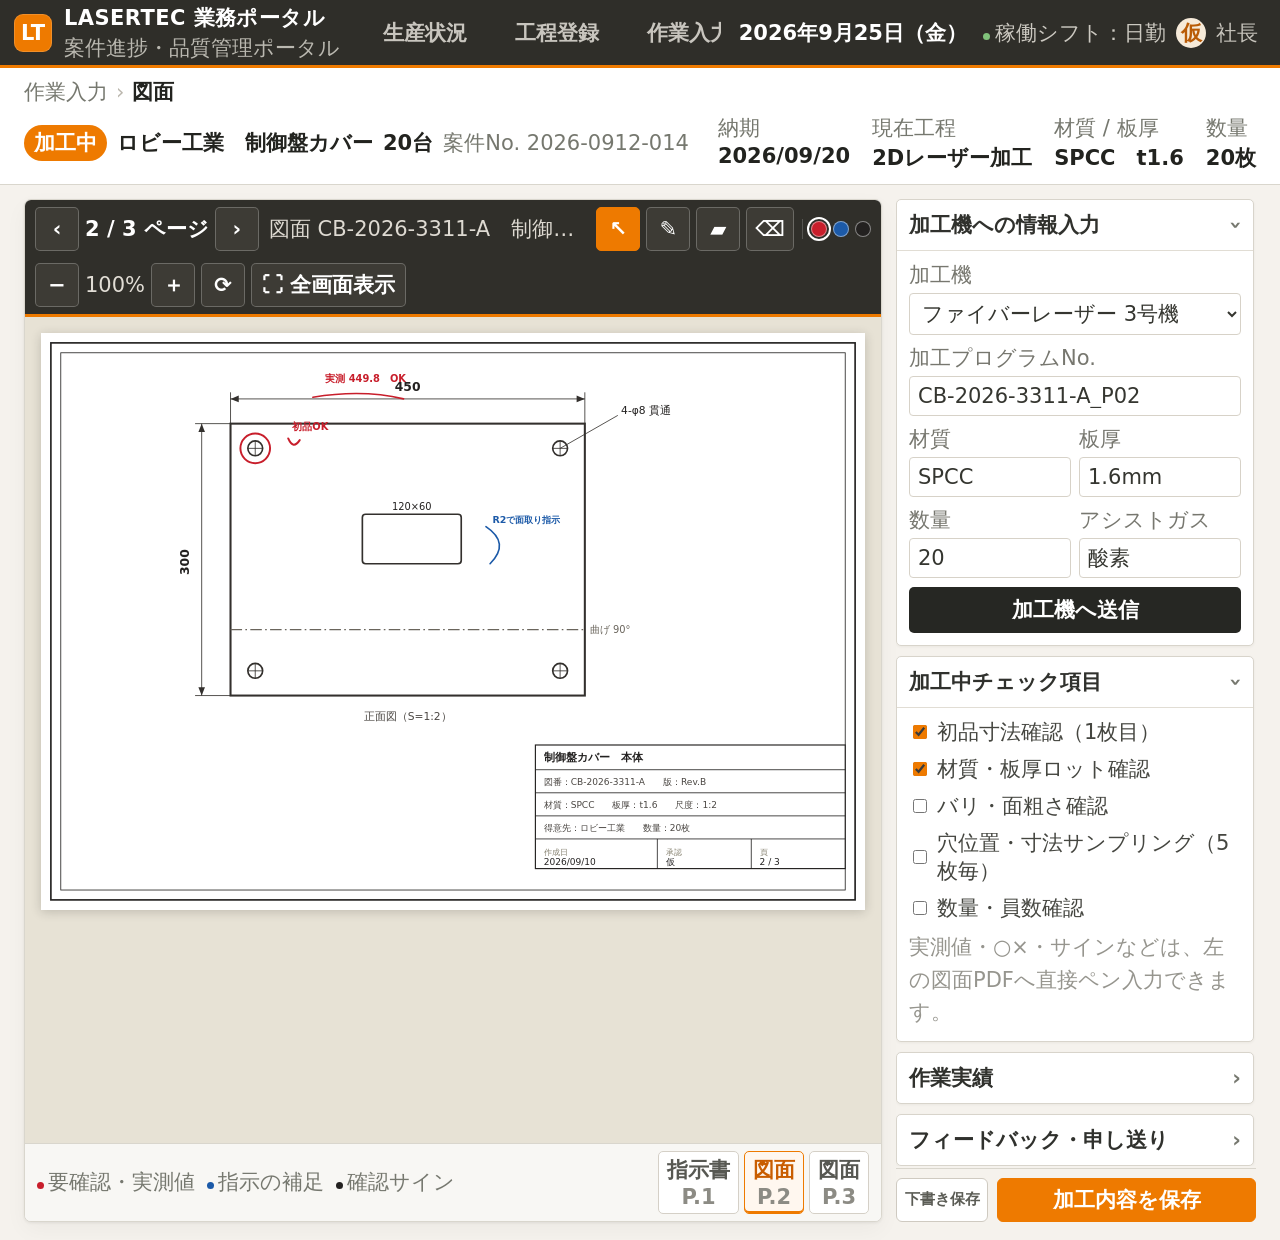
==== process.html @ 7b5916d5 "Add files via upload" ====
<!DOCTYPE html>

<html lang="ja">
<head>
<meta charset="utf-8"/>
<meta content="width=device-width, initial-scale=1.0" name="viewport"/>
<title>LASERTEC 業務ポータル - 図面</title>
<link href="styles.css" rel="stylesheet"/>
<link href="process.css" rel="stylesheet"/>
</head>
<body class="process-body">
<!-- 共通ヘッダー：index.htmlと同じ仕様 -->
<header class="topbar">
<div class="topbar-left">
<div class="brand">
<div class="brand-mark">LT</div>
<div>
<div class="brand-name">LASERTEC 業務ポータル</div>
<div class="brand-sub">案件進捗・品質管理ポータル</div>
</div>
</div>
<nav aria-label="メインナビゲーション" class="global-nav">
<button class="nav-btn" data-href="index.html" type="button">生産状況</button>
<button class="nav-btn" data-href="cad-setup.html" type="button">工程登録</button>
<button class="nav-btn" data-href="projects.html" type="button">作業入力</button>
<button class="nav-btn active" data-href="process.html" type="button">図面</button>
</nav>
</div>
<div class="user-area">
<div class="date" id="todayLabel">2026年9月25日（金）</div>
<div class="user"><span class="status-dot"></span>稼働シフト：日勤</div>
<div class="avatar">仮</div>
<div class="role">社長</div>
</div>
</header>
<div class="page-context">
<div class="breadcrumb-row">
<button class="crumb-link" data-href="projects.html" type="button">作業入力</button>
<span class="crumb-sep">›</span>
<span class="crumb-current">図面</span>
</div>
<div class="case-meta-bar">
<div class="case-meta-main">
<span class="stage-badge">加工中</span>
<h1>ロビー工業　制御盤カバー</h1>
<strong class="case-qty">20台</strong>
<span class="case-no">案件No. 2026-0912-014</span>
</div>
<div class="case-meta-sub">
<div class="meta-item"><span>納期</span><strong>2026/09/20</strong></div>
<div class="meta-item"><span>現在工程</span><strong>2Dレーザー加工</strong></div>
<div class="meta-item"><span>材質 / 板厚</span><strong>SPCC　t1.6</strong></div>
<div class="meta-item"><span>数量</span><strong>20枚</strong></div>
</div>
</div>
</div>
<main class="process-main" id="processMain">
<section aria-label="加工指示書・図面PDFビューア" class="drawing-panel">
<div class="drawing-toolbar">
<div class="tool-group doc-nav">
<button aria-label="前のページ" class="tool-btn square" id="prevPage" type="button">‹</button>
<span class="doc-page"><b id="pageNow">2</b> / 3 ページ</span>
<button aria-label="次のページ" class="tool-btn square" id="nextPage" type="button">›</button>
<span class="doc-name" id="docName">図面 CB-2026-3311-A　制御盤カバー 本体図.pdf</span>
</div>
<div aria-label="図面追記ツール" class="tool-group pen-tools">
<button class="pen-btn active" data-tool="cursor" title="選択・移動" type="button">↖</button>
<button class="pen-btn" data-tool="pen" title="ペン" type="button">✎</button>
<button class="pen-btn" data-tool="marker" title="マーカー" type="button">▰</button>
<button class="pen-btn" data-tool="eraser" title="消しゴム" type="button">⌫</button>
<span class="tool-sep"></span>
<button class="color-btn red active" data-color="#c81e2b" title="赤：要確認・実測値" type="button"></button>
<button class="color-btn blue" data-color="#1c5aa8" title="青：指示の補足" type="button"></button>
<button class="color-btn black" data-color="#232120" title="黒：確認サイン" type="button"></button>
</div>
<div class="tool-group view-tools">
<button aria-label="縮小" class="tool-btn square" id="zoomOut" type="button">−</button>
<span class="zoom-value" id="zoomLabel">100%</span>
<button aria-label="拡大" class="tool-btn square" id="zoomIn" type="button">＋</button>
<button aria-label="表示をリセット" class="tool-btn square" id="resetZoom" type="button">⟳</button>
<button class="tool-btn expand" id="fullscreenBtn" type="button">⛶ 全画面表示</button>
</div>
</div>
<div class="drawing-canvas-wrap" id="drawingScrollArea">
<div class="drawing-canvas" id="drawingCanvas">
<svg aria-label="図面PDFモック" class="drawing-svg" viewbox="0 0 1000 700" xmlns="http://www.w3.org/2000/svg">
<rect fill="#fff" height="676" stroke="#232120" stroke-width="2" width="976" x="12" y="12"></rect>
<rect fill="none" height="652" stroke="#232120" stroke-width="1" width="952" x="24" y="24"></rect>
<rect fill="none" height="330" stroke="#33302d" stroke-width="2.5" width="430" x="230" y="110"></rect>
<circle cx="260" cy="140" fill="none" r="9" stroke="#33302d" stroke-width="2"></circle>
<circle cx="630" cy="140" fill="none" r="9" stroke="#33302d" stroke-width="2"></circle>
<circle cx="260" cy="410" fill="none" r="9" stroke="#33302d" stroke-width="2"></circle>
<circle cx="630" cy="410" fill="none" r="9" stroke="#33302d" stroke-width="2"></circle>
<path d="M251 140h18M260 131v18M621 140h18M630 131v18M251 410h18M260 401v18M621 410h18M630 401v18" stroke="#33302d" stroke-width="1"></path>
<rect fill="none" height="60" rx="4" stroke="#33302d" stroke-width="2" width="120" x="390" y="220"></rect>
<line stroke="#6a655c" stroke-dasharray="14 4 2 4" stroke-width="1.3" x1="230" x2="660" y1="360" y2="360"></line>
<text fill="#6a655c" font-size="12" x="666" y="364">曲げ 90°</text>
<line stroke="#33302d" x1="230" x2="660" y1="80" y2="80"></line>
<line stroke="#33302d" x1="230" x2="230" y1="72" y2="110"></line>
<line stroke="#33302d" x1="660" x2="660" y1="72" y2="110"></line>
<polygon fill="#33302d" points="230,80 240,76 240,84"></polygon><polygon fill="#33302d" points="660,80 650,76 650,84"></polygon>
<text fill="#232120" font-size="15" font-weight="700" text-anchor="middle" x="445" y="70">450</text>
<line stroke="#33302d" x1="195" x2="195" y1="110" y2="440"></line>
<line stroke="#33302d" x1="187" x2="230" y1="110" y2="110"></line>
<line stroke="#33302d" x1="187" x2="230" y1="440" y2="440"></line>
<polygon fill="#33302d" points="195,110 191,120 199,120"></polygon><polygon fill="#33302d" points="195,440 191,430 199,430"></polygon>
<text fill="#232120" font-size="15" font-weight="700" text-anchor="middle" transform="rotate(-90 180 278)" x="180" y="278">300</text>
<line stroke="#33302d" x1="630" x2="700" y1="140" y2="100"></line>
<text fill="#232120" font-size="13" x="704" y="98">4-φ8 貫通</text>
<text fill="#232120" font-size="12" text-anchor="middle" x="450" y="215">120×60</text>
<text fill="#4a4642" font-size="13" text-anchor="middle" x="445" y="470">正面図（S=1:2）</text>
<g class="sample-annotation">
<circle cx="260" cy="140" fill="none" r="18" stroke="#c81e2b" stroke-width="2.4"></circle>
<path d="M300 128q6 14 14 2" fill="none" stroke="#c81e2b" stroke-linecap="round" stroke-width="2.4"></path>
<text fill="#c81e2b" font-size="12" font-weight="700" x="305" y="118">初品OK</text>
<path d="M330 78q60 -10 110 2" fill="none" stroke="#c81e2b" stroke-linecap="round" stroke-width="2"></path>
<text fill="#c81e2b" font-size="12" font-weight="700" x="345" y="60">実測 449.8　OK</text>
<path d="M540 235q30 20 5 45" fill="none" stroke="#1c5aa8" stroke-linecap="round" stroke-width="2"></path>
<text fill="#1c5aa8" font-size="11.5" font-weight="700" x="548" y="230">R2で面取り指示</text>
</g>
<g transform="translate(600,500)">
<rect fill="#fff" height="150" stroke="#232120" stroke-width="1.4" width="376" x="0" y="0"></rect>
<line stroke="#232120" x1="0" x2="376" y1="30" y2="30"></line><line stroke="#232120" x1="0" x2="376" y1="58" y2="58"></line><line stroke="#232120" x1="0" x2="376" y1="86" y2="86"></line><line stroke="#232120" x1="0" x2="376" y1="114" y2="114"></line>
<line stroke="#232120" x1="148" x2="148" y1="114" y2="150"></line><line stroke="#232120" x1="262" x2="262" y1="114" y2="150"></line>
<text fill="#232120" font-size="13" font-weight="700" x="10" y="20">制御盤カバー　本体</text>
<text fill="#4a4642" font-size="11" x="10" y="48">図番：CB-2026-3311-A　　版：Rev.B</text>
<text fill="#4a4642" font-size="11" x="10" y="76">材質：SPCC　　板厚：t1.6　　尺度：1:2</text>
<text fill="#4a4642" font-size="11" x="10" y="104">得意先：ロビー工業　　数量：20枚</text>
<text fill="#85806f" font-size="10" x="10" y="134">作成日</text><text fill="#232120" font-size="11" x="10" y="146">2026/09/10</text>
<text fill="#85806f" font-size="10" x="158" y="134">承認</text><text fill="#232120" font-size="11" x="158" y="146">仮</text>
<text fill="#85806f" font-size="10" x="272" y="134">頁</text><text fill="#232120" font-size="11" x="272" y="146">2 / 3</text>
</g>
</svg>
<canvas aria-label="図面への手書き追記" height="700" id="annotationCanvas" width="1000"></canvas>
</div>
</div>
<div class="drawing-footer">
<div class="pen-legend">
<span><i class="legend-swatch red"></i>要確認・実測値</span>
<span><i class="legend-swatch blue"></i>指示の補足</span>
<span><i class="legend-swatch black"></i>確認サイン</span>
</div>
<div class="drawing-thumbnails" id="pageTabs">
<button class="thumb" data-name="加工指示書 CB-2026-3311-A.pdf" data-page="1" type="button">指示書<span>P.1</span></button>
<button class="thumb active" data-name="図面 CB-2026-3311-A　制御盤カバー 本体図.pdf" data-page="2" type="button">図面<span>P.2</span></button>
<button class="thumb" data-name="図面 CB-2026-3311-A　曲げ詳細.pdf" data-page="3" type="button">図面<span>P.3</span></button>
</div>
</div>
</section>
<aside aria-label="加工記録入力" class="side-panel">
<div class="side-panel-inner">
<details class="side-section" open="">
<summary>加工機への情報入力</summary>
<div class="side-section-body">
<label class="field-row">加工機
              <select>
<option>ファイバーレーザー 3号機</option>
<option>ファイバーレーザー 1号機</option>
<option>ファイバーレーザー 2号機</option>
</select>
</label>
<label class="field-row">加工プログラムNo.
              <input type="text" value="CB-2026-3311-A_P02"/>
</label>
<div class="field-grid">
<label>材質<input type="text" value="SPCC"/></label>
<label>板厚<input type="text" value="1.6mm"/></label>
<label>数量<input type="number" value="20"/></label>
<label>アシストガス<input type="text" value="酸素"/></label>
</div>
<button class="btn-machine" id="machineSend" type="button">加工機へ送信</button>
</div>
</details>
<details class="side-section" open="">
<summary>加工中チェック項目</summary>
<div class="side-section-body">
<label class="check-row"><input checked="" type="checkbox"/> 初品寸法確認（1枚目）</label>
<label class="check-row"><input checked="" type="checkbox"/> 材質・板厚ロット確認</label>
<label class="check-row"><input type="checkbox"/> バリ・面粗さ確認</label>
<label class="check-row"><input type="checkbox"/> 穴位置・寸法サンプリング（5枚毎）</label>
<label class="check-row"><input type="checkbox"/> 数量・員数確認</label>
<p class="side-hint">実測値・○×・サインなどは、左の図面PDFへ直接ペン入力できます。</p>
</div>
</details>
<details class="side-section">
<summary>作業実績</summary>
<div class="side-section-body">
<p class="side-hint" style="margin-top:0;">開始・終了時刻は案件一覧で「開始」「終了」をタップした時刻を自動記録します。この画面では時刻を手入力しません。</p>
<div class="field-grid">
<label>開始時刻<input readonly="" type="text" value="09:20（自動記録）"/></label>
<label>終了時刻<input readonly="" type="text" value="—（作業中）"/></label>
<label>良品数<input type="number" value="19"/></label>
<label>不良数<input type="number" value="1"/></label>
</div>
<div class="calculated-row"><span>加工時間</span><strong>案件一覧から自動集計</strong></div>
<label class="field-row">作業実績メモ
              <textarea placeholder="段取り替え、停止理由、再加工など" rows="2"></textarea>
</label>
</div>
</details>
<details class="side-section">
<summary>フィードバック・申し送り</summary>
<div class="side-section-body">
<label class="field-row">加工指示へのフィードバック
              <textarea placeholder="図面・加工指示についての気づき" rows="3">切欠き部のR指示が図面に無かったため、R2で追記して加工しました。次回図面反映をお願いします。</textarea>
</label>
<label class="field-row">後工程への申し送り
              <textarea placeholder="曲げ・溶接・検査へ伝える内容" rows="3">四隅の取付穴は初品でOK確認済み。中央切欠きのR2面取りはバリ残りなし。</textarea>
</label>
</div>
</details>
</div>
<div class="side-actions">
<button class="btn-draft" id="draftSave" type="button">下書き保存</button>
<button class="btn-complete" id="completeWork" type="button">加工内容を保存</button>
</div>
</aside>
</main>
<div aria-live="polite" class="toast process-toast" id="processToast" role="status"></div>
<script>
    const canvas = document.getElementById('annotationCanvas');
    const ctx = canvas.getContext('2d');
    const drawingCanvas = document.getElementById('drawingCanvas');
    const zoomLabel = document.getElementById('zoomLabel');
    const toast = document.getElementById('processToast');
    let tool = 'cursor';
    let penColor = '#c81e2b';
    let drawing = false;
    let zoom = 1;

    function notify(message){
      toast.textContent = message;
      toast.classList.add('show');
      clearTimeout(notify.timer);
      notify.timer = setTimeout(() => toast.classList.remove('show'), 2200);
    }


    document.querySelectorAll('.crumb-link[data-href]').forEach(btn => btn.addEventListener('click', () => { location.href = btn.dataset.href; }));
    document.querySelectorAll('.nav-btn[data-href]').forEach(btn => btn.addEventListener('click', () => {
      location.href = btn.dataset.href;
    }));

    document.querySelectorAll('[data-go]').forEach(btn => btn.addEventListener('click', () => {
      location.href = `index.html#${btn.dataset.go}`;
    }));

    function applyZoom(next){
      zoom = Math.max(.7, Math.min(1.6, next));
      drawingCanvas.style.setProperty('--drawing-zoom', zoom);
      zoomLabel.textContent = `${Math.round(zoom * 100)}%`;
    }
    document.getElementById('zoomIn').addEventListener('click', () => applyZoom(zoom + .1));
    document.getElementById('zoomOut').addEventListener('click', () => applyZoom(zoom - .1));
    document.getElementById('resetZoom').addEventListener('click', () => applyZoom(1));

    document.getElementById('fullscreenBtn').addEventListener('click', e => {
      document.body.classList.toggle('drawing-fullscreen');
      const full = document.body.classList.contains('drawing-fullscreen');
      e.currentTarget.textContent = full ? '⤢ 通常表示に戻る' : '⛶ 全画面表示';
    });

    document.querySelectorAll('.pen-btn').forEach(btn => btn.addEventListener('click', () => {
      document.querySelectorAll('.pen-btn').forEach(b => b.classList.remove('active'));
      btn.classList.add('active');
      tool = btn.dataset.tool;
      canvas.style.cursor = tool === 'cursor' ? 'default' : 'crosshair';
    }));
    document.querySelectorAll('.color-btn').forEach(btn => btn.addEventListener('click', () => {
      document.querySelectorAll('.color-btn').forEach(b => b.classList.remove('active'));
      btn.classList.add('active');
      penColor = btn.dataset.color;
    }));

    function canvasPoint(e){
      const r = canvas.getBoundingClientRect();
      return { x:(e.clientX-r.left)*(canvas.width/r.width), y:(e.clientY-r.top)*(canvas.height/r.height) };
    }
    canvas.addEventListener('pointerdown', e => {
      if(tool === 'cursor') return;
      drawing = true;
      canvas.setPointerCapture(e.pointerId);
      const p = canvasPoint(e);
      ctx.beginPath();
      ctx.moveTo(p.x,p.y);
    });
    canvas.addEventListener('pointermove', e => {
      if(!drawing) return;
      const p = canvasPoint(e);
      ctx.lineCap = 'round'; ctx.lineJoin = 'round';
      if(tool === 'eraser'){
        ctx.globalCompositeOperation = 'destination-out';
        ctx.lineWidth = 24;
      }else{
        ctx.globalCompositeOperation = 'source-over';
        ctx.strokeStyle = tool === 'marker' ? `${penColor}66` : penColor;
        ctx.lineWidth = tool === 'marker' ? 20 : 3;
      }
      ctx.lineTo(p.x,p.y); ctx.stroke();
    });
    ['pointerup','pointercancel','pointerleave'].forEach(type => canvas.addEventListener(type, () => {
      drawing = false; ctx.closePath();
    }));

    const pageButtons = [...document.querySelectorAll('.thumb')];
    function selectPage(btn){
      pageButtons.forEach(b => b.classList.remove('active'));
      btn.classList.add('active');
      document.getElementById('pageNow').textContent = btn.dataset.page;
      document.getElementById('docName').textContent = btn.dataset.name;
      notify(btn.dataset.page === '1' ? '加工指示書を表示しました。' : `図面 P.${btn.dataset.page} を表示しました。`);
    }
    pageButtons.forEach(btn => btn.addEventListener('click', () => selectPage(btn)));
    document.getElementById('prevPage').addEventListener('click', () => {
      const i = pageButtons.findIndex(b => b.classList.contains('active'));
      selectPage(pageButtons[Math.max(0, i-1)]);
    });
    document.getElementById('nextPage').addEventListener('click', () => {
      const i = pageButtons.findIndex(b => b.classList.contains('active'));
      selectPage(pageButtons[Math.min(pageButtons.length-1, i+1)]);
    });

    document.getElementById('machineSend').addEventListener('click', () => notify('加工機へ入力情報を送信しました。'));
    document.getElementById('draftSave').addEventListener('click', () => notify('図面追記と入力内容を下書き保存しました。'));
    document.getElementById('completeWork').addEventListener('click', () => notify('図面追記・チェック・申し送り内容を保存しました。工程の終了は案件一覧から行います。'));

    applyZoom(1);
  </script>
</body>
</html>
---- styles.css ----
:root {
  --orange: #ee7a00;
  --orange-dark: #c95d00;
  --orange-soft: #fff2e5;
  --ink: #22231f;
  --ink-2: #34352f;
  --muted: #76786f;
  --line: #d9d6cd;
  --bg: #f5f2ed;
  --panel: #ffffff;
  --gray-btn: #d7d4ca;
  --gray-text: #7a786f;
  --red: #b51428;
  --red-dark: #8f0f21;
  --red-soft: #fff0f2;
  --green: #2e7b52;
  --green-soft: #eaf6ef;
  --shadow: 0 1px 3px rgba(34,35,31,.08), 0 8px 22px rgba(34,35,31,.04);
}

* { box-sizing: border-box; }
html { scroll-behavior: smooth; }
body {
  margin: 0;
  font-family: "Yu Gothic UI", "Meiryo", system-ui, -apple-system, BlinkMacSystemFont, sans-serif;
  color: var(--ink);
  background: var(--bg);
  font-size:21px;
}
button, input, textarea, select { font: inherit; }
button { cursor: pointer; }

.topbar {
  min-height: 68px;
  background: #2f2e29;
  color: #fff;
  display: flex;
  align-items: stretch;
  justify-content: space-between;
  gap: 18px;
  border-bottom: 3px solid var(--orange);
  position: sticky;
  top: 0;
  z-index: 30;
  padding: 0 14px 0 10px;
}
.topbar-left {
  display: flex;
  align-items: stretch;
  gap: 14px;
  min-width: 0;
  flex: 1 1 auto;
}
.brand { display:flex; align-items:center; gap:12px; padding:0 6px 0 4px; flex:0 0 auto; }
.brand-mark {
  width: 38px; height: 38px; border-radius: 9px;
  display:grid; place-items:center; font-weight:800; font-size:21px;
  background: var(--orange); color:#fff;
  box-shadow: inset 0 0 0 1px rgba(255,255,255,.16);
}
.brand-name { font-weight: 800; letter-spacing:.02em; font-size:21px; }
.brand-sub { color:#bab8b0; font-size:21px; margin-top:2px; }
.global-nav {
  display:flex;
  align-items:center;
  justify-content:flex-start;
  gap:10px;
  flex:1 1 auto;
  min-width:0;
  overflow-x:auto;
  overflow-y:hidden;
  scrollbar-width:none;
  -ms-overflow-style:none;
  padding:8px 0 8px 4px;
}
.global-nav::-webkit-scrollbar { display:none; }
.nav-btn {
  border:1px solid transparent;
  background:transparent;
  color:#c8c5be;
  font-weight:700;
  padding:0 18px;
  min-height:44px;
  border-radius:8px;
  white-space:nowrap;
  margin:0;
  display:flex;
  align-items:center;
  position:relative;
  transition: background .15s ease, color .15s ease, border-color .15s ease, box-shadow .15s ease;
}
.nav-btn:hover { color:#fff; background:#393833; }
.nav-btn.active {
  background:var(--orange);
  color:#fff;
  border-color:var(--orange);
  box-shadow:0 2px 8px rgba(238,122,0,.22);
}
.nav-btn.active::after {
  content:none;
}
.user-area { display:flex; justify-content:flex-end; align-items:center; gap:10px; padding:0 8px 0 0; font-size:21px; flex:0 0 auto; }
.date { font-weight:700; margin-right:6px; }
.user { color:#ccc9c1; }
.status-dot { display:inline-block; width:7px; height:7px; border-radius:50%; background:#80c27a; margin-right:5px; }
.avatar { width:30px; height:30px; border-radius:50%; background:#f6ead9; color:#b95b06; display:grid; place-items:center; font-weight:800; }
.role { color:#c7c4bc; }

main { padding-bottom: 80px; }
.section-wrap { width:min(1520px, calc(100% - 46px)); margin: 0 auto; }
.dashboard-grid { padding-top: 28px; display:grid; grid-template-columns: 1.05fr .95fr; gap:18px; align-items:start; }
.panel { background:var(--panel); border:1px solid var(--line); border-radius:7px; box-shadow:var(--shadow); padding:22px 24px 20px; }
.panel-head { display:flex; align-items:flex-start; justify-content:space-between; border-bottom:2px solid #33332e; padding-bottom:10px; margin-bottom:16px; }
.panel-head h2 { margin:0; font-size:22px; }
.panel-head p { display:inline; color:var(--muted); margin:0 0 0 8px; font-size:21px; }
.panel-kicker { color:#a5a39c; font-size:21px; letter-spacing:.08em; }

.metric-grid { display:grid; gap:10px; margin-bottom:22px; }
.metric-grid-4 { grid-template-columns:repeat(4, 1fr); }
.metric-grid-3 { grid-template-columns:repeat(3, 1fr); }
.metric-card { min-height:112px; background:#f3f1ed; border-radius:6px; border:1px solid #dedbd3; padding:14px 14px 12px; position:relative; overflow:hidden; }
.metric-card::before { content:""; position:absolute; left:0; top:0; bottom:0; width:4px; background:#292a26; }
.metric-card.orange-edge::before { background:var(--orange); }
.metric-card.quality-edge::before { background:#d85019; }
.metric-card.claim-edge::before, .metric-card.danger-edge::before { background:var(--red); }
.metric-card.danger-soft { background:#fff1f2; }
.metric-label { display:block; font-size:18px; color:#6f7069; line-height:1.4; min-height:34px; }
.metric-card strong { display:block; font-size:28px; line-height:1; margin:5px 0 8px; letter-spacing:-.02em; }
.metric-card small { font-size:18px; font-weight:500; margin-left:4px; color:#75766e; }
.metric-note { color:#74766e; font-size:18px; }
.metric-note.positive { color:var(--green); font-weight:700; }
.danger-text { color:var(--red) !important; }

.chart-block { margin-top: 8px; }
.chart-block + .chart-block { margin-top:22px; }
.chart-title-row { display:flex; justify-content:space-between; align-items:center; gap:12px; margin-bottom:10px; }
.chart-title-row h3 { margin:0; font-size:18px; }
.chart-title-row > span, .chart-title-row .legend { color:#9b9991; font-size:18px; }
.bar-chart { height:148px; display:flex; align-items:flex-end; gap:9px; padding:20px 0 0; border-bottom:1px solid #ddd9d0; }
.bar-chart.yearly { height:118px; gap:18px; }
.bar-col { flex:1; height:100%; min-width:0; display:grid; grid-template-rows:18px 1fr 22px; align-items:end; text-align:center; }
.bar-col.year-col { min-width:70px; }
.bar-value { font-size:18px; font-weight:700; color:#3d3e38; align-self:center; }
.bar { width:100%; background:linear-gradient(180deg, #f88a12 0%, #df6900 100%); border-radius:4px 4px 0 0; min-height:8px; }
.bar.current { background:linear-gradient(180deg, #44433d 0%, #242520 100%); }
.bar-label { font-size:18px; color:#939189; padding-top:5px; white-space:nowrap; }

.legend { display:flex; align-items:center; gap:5px; }
.legend-defect, .legend-claim { width:8px; height:8px; border-radius:50%; display:inline-block; margin-left:8px; }
.legend-defect { background:#d94d1b; }
.legend-claim { background:var(--red); }
.dual-bar-chart { height:122px; display:flex; align-items:flex-end; gap:16px; padding:10px 8px 0; border-bottom:1px solid #ddd9d0; }
.dual-col { flex:1; height:100%; display:grid; grid-template-rows:1fr 20px; align-items:end; text-align:center; }
.dual-bars { height:100%; display:flex; align-items:flex-end; justify-content:center; gap:4px; }
.quality-bar { width:38%; max-width:38px; border-radius:4px 4px 0 0; min-height:7px; }
.quality-bar.defect { background:#d64a1c; }
.quality-bar.claim { background:var(--red); }
.dual-col.current .dual-bars { outline:1px solid #2d2e29; outline-offset:3px; border-radius:4px; }
.dual-col > span { font-size:18px; color:#919087; padding-top:6px; }

.incident-block { margin-top:20px; }
.incident-table-wrap { overflow-x:auto; }
.incident-table { width:100%; border-collapse:collapse; font-size:18px; }
.incident-table th { text-align:left; font-weight:600; color:#6d6d66; border-bottom:2px solid #353630; padding:7px 6px; white-space:nowrap; }
.incident-table td { border-bottom:1px solid #ddd9d1; padding:8px 6px; vertical-align:middle; }
.incident-table th:first-child, .incident-table td:first-child { width:76px; min-width:76px; }
.incident-table .incident-text { max-width:220px; white-space:nowrap; overflow:hidden; text-overflow:ellipsis; }
.incident-pill { display:inline-flex; align-items:center; justify-content:center; color:#fff; border-radius:999px; padding:4px 8px; min-width:58px; white-space:nowrap; font-weight:800; font-size:12px; line-height:1.2; }
.incident-pill.defect { background:#dc4d1b; }
.incident-pill.claim { background:var(--red); }
.status-pill { display:inline-block; background:#f1ead7; border:1px solid #ddcfad; border-radius:999px; padding:3px 7px; color:#765e2c; font-weight:700; white-space:nowrap; }

.project-section { margin-top:32px; }
.section-heading-row { display:flex; align-items:flex-end; justify-content:space-between; gap:20px; border-bottom:2px solid #35352f; padding-bottom:10px; }
.heading-line { display:flex; align-items:baseline; gap:10px; }
.heading-line h2 { margin:0; font-size:24px; }
.small-note { font-size:21px; color:#7e7f77; }
.operation-help { margin:9px 0 0; font-size:21px; color:#8a887f; }
.search-box { position:relative; min-width:270px; }
.search-box input { width:100%; padding:10px 36px 10px 12px; border:1px solid var(--line); border-radius:5px; background:#fff; outline:none; }
.search-box input:focus { border-color:var(--orange); box-shadow:0 0 0 3px rgba(238,122,0,.12); }
.search-box span { position:absolute; right:12px; top:50%; transform:translateY(-50%); color:#95938c; }

.filter-row { display:flex; flex-wrap:wrap; gap:9px; padding:14px 0 16px; }
.filter-btn { border:1px solid #d5d1c7; background:#fff; border-radius:999px; padding:7px 15px; color:#52534d; font-weight:700; font-size:21px; }
.filter-btn:hover { border-color:#aaa79d; }
.filter-btn.active { background:var(--orange); border-color:var(--orange); color:#fff; box-shadow:0 2px 6px rgba(238,122,0,.18); }
.filter-btn.danger-outline { border-color:#e58d75; color:#b3472b; }
.filter-btn.claim-outline { border-color:#d56f7b; color:var(--red); }
.filter-btn.late-outline { border-color:#e07664; color:#b53225; }
.filter-btn.danger-outline.active { color:#fff; background:#d85019; border-color:#d85019; }
.filter-btn.claim-outline.active { color:#fff; background:var(--red); border-color:var(--red); }
.filter-btn.late-outline.active { color:#fff; background:#b53225; border-color:#b53225; }

.project-list { display:flex; flex-direction:column; gap:12px; }
.project-card { background:#fff; border:1px solid #d8d5cc; border-radius:7px; box-shadow:0 1px 2px rgba(0,0,0,.04); padding:17px 20px 16px; transition:.15s ease; }
.project-card:hover { box-shadow:0 3px 14px rgba(43,42,37,.08); }
.project-card.late-project { border-left:5px solid var(--red); }
.project-top-row { display:grid; grid-template-columns:minmax(0,1fr) auto auto; align-items:center; gap:18px; }
.project-title-wrap { display:flex; align-items:center; gap:9px; min-width:0; }
.project-title-wrap h3 { margin:0; font-size:21px; white-space:nowrap; }
.project-title-wrap strong { font-size:21px; overflow:hidden; text-overflow:ellipsis; white-space:nowrap; }
.project-title-wrap .qty { color:#66675f; font-size:21px; white-space:nowrap; }
.project-status { display:inline-flex; align-items:center; border-radius:999px; background:var(--orange); color:#fff; padding:4px 9px; font-size:21px; font-weight:800; white-space:nowrap; }
.project-status.done { background:var(--green); }
.due-wrap { display:flex; align-items:center; gap:7px; white-space:nowrap; }
.due-label { font-size:21px; color:#85837b; }
.due-wrap strong { font-size:21px; }
.due-wrap strong.overdue { color:var(--red); }
.due-badge { border-radius:999px; padding:3px 7px; font-size:21px; font-weight:800; }
.due-badge.overdue { background:#ffebe9; color:#b82e22; }
.due-badge.soon { background:#fff1df; color:#b7650d; }
.quality-controls { display:flex; gap:7px; }
.quality-toggle { border:1px solid #ddd9d1; background:#e9e7e0; color:#aaa79f; border-radius:7px; padding:8px 11px; font-size:21px; font-weight:800; min-width:104px; }
.quality-toggle.defect.on { background:#d85019; border-color:#d85019; color:#fff; box-shadow:0 2px 7px rgba(216,80,25,.22); }
.quality-toggle.claim.on { background:var(--red); border-color:var(--red); color:#fff; box-shadow:0 2px 7px rgba(181,20,40,.22); }

.project-body-grid { display:grid; grid-template-columns:minmax(0,1fr) 255px; gap:18px; align-items:start; margin-top:15px; }
.stage-area { min-width:0; }
.stage-flow { display:flex; align-items:flex-end; flex-wrap:wrap; gap:4px; }
.stage-node { display:flex; flex-direction:column; gap:5px; min-width:78px; }
.stage-major { color:#88867f; font-size:21px; padding-left:2px; min-height:13px; }
.stage-btn { border:1px solid #c85f00; background:linear-gradient(#f58a15,#df6b00); color:#fff; border-radius:7px; padding:10px 11px; font-size:21px; font-weight:800; min-height:44px; box-shadow:0 1px 3px rgba(190,88,0,.16); transition:.14s ease; white-space:nowrap; }
.stage-btn.current { outline:3px solid rgba(238,122,0,.18); outline-offset:2px; transform:translateY(-1px); }
.stage-btn.current:hover { filter:brightness(1.05); transform:translateY(-2px); }
.stage-btn.waiting { background:linear-gradient(#f4a550,#e98219); border-color:#d57818; opacity:.82; }
.stage-btn.completed { background:#cfccc2; border-color:#c3c0b6; color:#77766f; box-shadow:none; }
.stage-btn:disabled { cursor:default; }
.stage-arrow { color:#bcb8ae; font-size:27px; line-height:38px; margin-bottom:1px; }

.comment-log { margin-top:12px; display:flex; flex-direction:column; gap:5px; }
.comment-empty { color:#b1aea5; background:#faf9f6; border-left:3px solid #e7e3d9; padding:8px 10px; font-size:21px; }
.comment-row { border-left:3px solid #d85019; background:#fff6ef; padding:7px 10px; font-size:21px; }
.comment-row.claim { border-left-color:var(--red); background:var(--red-soft); }
.comment-meta { display:flex; align-items:center; gap:8px; color:#74736c; margin-bottom:3px; }
.comment-meta b { color:#51524c; }
.comment-kind { margin-left:auto; font-weight:800; }
.comment-text { font-size:21px; color:#4b4c46; }

.quality-entry { border-left:1px solid #e2ded4; padding-left:16px; }
.quality-entry label { display:block; font-size:21px; color:#7c7b73; margin-bottom:5px; font-weight:700; }
.quality-entry textarea { width:100%; resize:vertical; min-height:60px; border:1px solid #d8d4ca; border-radius:5px; padding:8px 9px; font-size:21px; outline:none; background:#fff; }
.quality-entry textarea:focus { border-color:var(--orange); box-shadow:0 0 0 3px rgba(238,122,0,.1); }
.entry-actions { display:grid; grid-template-columns:1fr auto; gap:7px; margin-top:6px; }
.entry-actions select { border:1px solid #d8d4ca; border-radius:5px; padding:7px; background:#fff; font-size:21px; }
.add-comment-btn { border:0; border-radius:5px; background:#292a26; color:#fff; padding:7px 14px; font-weight:800; font-size:21px; }
.add-comment-btn:hover { background:#11120f; }
.empty-state { padding:44px; text-align:center; background:#fff; color:#8c8b83; border:1px dashed #cbc7bd; border-radius:8px; }

.toast { position:fixed; right:22px; bottom:22px; background:#2f302b; color:#fff; padding:12px 16px; border-radius:7px; box-shadow:0 10px 25px rgba(0,0,0,.2); font-size:21px; opacity:0; transform:translateY(14px); pointer-events:none; transition:.2s ease; z-index:100; max-width:380px; }
.toast.show { opacity:1; transform:translateY(0); }
.toast.success { background:#276b47; }
.toast.warning { background:#9e5a12; }

@media (max-width: 1180px){
  .topbar { flex-wrap:wrap; height:auto; min-height:68px; padding-bottom:8px; }
  .topbar-left { width:100%; flex-wrap:wrap; gap:8px; }
  .global-nav { width:100%; height:auto; border-top:1px solid rgba(255,255,255,.06); padding:8px 0 0 0; }
  .user-area { padding-right:8px; margin-left:auto; }
  .dashboard-grid { grid-template-columns:1fr; }
  .project-body-grid { grid-template-columns:1fr; }
  .quality-entry { border-left:0; border-top:1px solid #e2ded4; padding-left:0; padding-top:12px; }
}

@media (max-width: 820px){
  body { font-size:21px; }
  .section-wrap { width:min(100% - 20px, 1520px); }
  .brand { padding:0 2px; }
  .brand-sub, .user, .role, .date { display:none; }
  .user-area { min-width:52px; }
  .nav-btn { padding:0 12px; font-size:21px; }
  .metric-grid-4, .metric-grid-3 { grid-template-columns:repeat(2, 1fr); }
  .section-heading-row { align-items:stretch; flex-direction:column; }
  .search-box { min-width:0; width:100%; }
  .project-top-row { grid-template-columns:1fr; gap:10px; align-items:start; }
  .quality-controls { flex-wrap:wrap; }
  .stage-flow { gap:3px; }
  .stage-node { min-width:auto; }
  .stage-btn { padding:9px 8px; font-size:21px; }
  .panel { padding:17px 14px; }
  .bar-chart { gap:4px; }
  .bar-value { font-size:18px; }
}

@media (max-width: 520px){
  .metric-grid-4, .metric-grid-3 { grid-template-columns:1fr; }
  .global-nav { overflow-x:auto; overflow-y:hidden; scrollbar-width:none; -ms-overflow-style:none; }
  .nav-btn { min-width:105px; }
  .project-title-wrap { flex-wrap:wrap; }
  .quality-toggle { flex:1; min-width:140px; }
  .stage-arrow { display:none; }
  .stage-flow { gap:7px; }
}

/* ===== 工程時間入力・集計（ダッシュボード） ===== */
.time-summary-section { margin-top: 30px; }
.time-summary-heading { align-items: flex-end; }
.time-filter-wrap { display:flex; align-items:center; gap:8px; white-space:nowrap; }
.time-filter-wrap label { font-size:21px; color:var(--muted); font-weight:700; }
.time-filter-wrap select { min-width:180px; border:1px solid var(--line); border-radius:6px; background:#fff; padding:8px 10px; outline:none; }
.time-filter-wrap select:focus { border-color:var(--orange); box-shadow:0 0 0 3px rgba(238,122,0,.10); }

.time-summary-grid { display:grid; grid-template-columns:repeat(4,1fr); gap:10px; margin:14px 0 12px; }
.time-summary-card { background:#fff; border:1px solid var(--line); border-radius:7px; padding:13px 15px; box-shadow:0 1px 2px rgba(0,0,0,.03); }
.time-summary-card span { display:block; font-size:21px; color:var(--muted); margin-bottom:6px; }
.time-summary-card strong { font-size:27px; line-height:1; }
.time-summary-card small { font-size:21px; font-weight:500; color:var(--muted); margin-left:4px; }
.time-summary-card.running { border-left:4px solid var(--orange); background:var(--orange-soft); }

.time-log-table-wrap { background:#fff; border:1px solid var(--line); border-radius:7px; overflow:auto; box-shadow:0 1px 2px rgba(0,0,0,.03); }
.time-log-table { width:100%; border-collapse:collapse; min-width:760px; font-size:21px; }
.time-log-table th { text-align:left; color:#6d6d66; padding:8px 10px; border-bottom:2px solid #34352f; background:#faf9f6; white-space:nowrap; }
.time-log-table td { padding:9px 10px; border-bottom:1px solid #e1ddd4; vertical-align:middle; }
.time-log-table tbody tr:last-child td { border-bottom:0; }
.time-log-table td:first-child strong { display:block; font-size:21px; }
.time-log-table td:first-child span { display:block; color:#88867e; font-size:21px; margin-top:2px; }
.time-log-table .running-row { background:#fff8ef; }
.running-pill { display:inline-block; background:var(--orange); color:#fff; border-radius:999px; padding:3px 8px; font-size:21px; font-weight:800; }
.time-empty { text-align:center; color:#99968e; padding:22px !important; }

/* 工程ボタン内で「開始／終了」と自動記録時刻を明示 */
.stage-btn { display:flex; flex-direction:column; align-items:center; justify-content:center; gap:3px; min-width:94px; }
.stage-btn span { display:block; }
.stage-btn small { display:block; font-size:21px; font-weight:700; line-height:1.2; opacity:.92; white-space:nowrap; }
.stage-btn.start-stage small { font-size:21px; }
.stage-btn.running-stage { background:linear-gradient(#454641,#282923); border-color:#282923; outline-color:rgba(46,47,42,.16); }
.stage-btn.running-stage small { color:#ffd5ac; }
.stage-btn.completed small { color:#74736c; font-weight:600; }
.stage-btn.waiting small { color:#fff8ef; }

@media (max-width: 900px){
  .time-summary-grid { grid-template-columns:repeat(2,1fr); }
  .time-summary-heading { align-items:stretch; }
  .time-filter-wrap { width:100%; }
  .time-filter-wrap select { flex:1; min-width:0; }
}

@media (max-width: 520px){
  .time-summary-grid { grid-template-columns:1fr 1fr; }
  .stage-btn { min-width:88px; }
}
---- process.css ----
/* =========================================================
   LASERTEC 業務ポータル：加工実行ページ専用
   共通ヘッダーの .topbar / .topbar-left / .brand / .global-nav /
   .nav-btn / .user-area は styles.css をそのまま使用し、ここでは上書きしない。
   ========================================================= */

.process-body{
  --process-steel:#302f2a;
  --process-paper:#f8f7f4;
  --process-canvas:#e7e2d5;
  min-height:100vh;
  display:flex;
  flex-direction:column;
  overflow-x:hidden;
}

.page-context{
  flex:0 0 auto;
  background:var(--panel);
  border-bottom:1px solid var(--line);
  padding:10px 24px 12px;
}
.breadcrumb-row{display:flex;align-items:center;gap:8px;margin-bottom:8px;font-size:21px;color:var(--muted)}
.crumb-link{border:0;background:transparent;padding:0;color:var(--muted);font-size:21px}.crumb-link:hover{color:var(--ink);text-decoration:underline}
.crumb-sep{color:#bcb8af}.crumb-current{font-weight:700;color:var(--ink)}
.case-meta-bar{display:flex;align-items:center;justify-content:space-between;gap:10px 24px;flex-wrap:wrap}
.case-meta-main{display:flex;align-items:center;gap:10px;min-width:0;flex-wrap:wrap}
.case-meta-main h1{margin:0;font-size:21px;line-height:1.25}.case-qty{font-size:21px}.case-no{font-size:21px;color:var(--muted)}
.stage-badge{display:inline-flex;align-items:center;border-radius:999px;background:var(--orange);color:#fff;padding:4px 10px;font-size:21px;font-weight:800}
.case-meta-sub{display:flex;align-items:flex-start;gap:22px;flex-wrap:wrap}.meta-item{display:flex;flex-direction:column;gap:2px}.meta-item span{font-size:21px;color:var(--muted)}.meta-item strong{font-size:21px;white-space:nowrap}

.process-main{
  flex:1 1 auto;
  min-height:0;
  width:100%;
  padding:14px 24px 18px;
  display:grid;
  grid-template-columns:minmax(0,1fr) 360px;
  gap:14px;
}

.drawing-panel{
  min-width:0;
  min-height:0;
  display:flex;
  flex-direction:column;
  background:var(--panel);
  border:1px solid var(--line);
  border-radius:7px;
  box-shadow:var(--shadow);
  overflow:hidden;
}
.drawing-toolbar{
  flex:0 0 auto;
  min-height:48px;
  display:flex;
  align-items:center;
  gap:12px 18px;
  flex-wrap:wrap;
  padding:7px 10px;
  background:var(--process-steel);
  color:#fff;
  border-bottom:3px solid var(--orange);
}
.tool-group{display:flex;align-items:center;gap:6px;min-width:0}.doc-nav{flex:1 1 280px}.doc-page{font-size:21px;font-weight:700;white-space:nowrap}.doc-name{font-size:21px;color:#dedad2;white-space:nowrap;overflow:hidden;text-overflow:ellipsis;min-width:0;margin-left:4px}
.tool-btn,.pen-btn{height:44px;border:1px solid rgba(255,255,255,.24);border-radius:5px;background:#3d3b35;color:#fff;font-weight:800;font-size:21px;display:inline-flex;align-items:center;justify-content:center;white-space:nowrap}.tool-btn:hover,.pen-btn:hover{background:#4a4840}.tool-btn.square,.pen-btn{min-width:44px;padding:0 8px}.tool-btn.expand{padding:0 10px}.pen-btn.active{background:var(--orange);border-color:var(--orange)}.tool-sep{width:1px;height:20px;background:rgba(255,255,255,.18);margin:0 2px}
.color-btn{width:16px;height:16px;padding:0;border-radius:50%;border:1px solid rgba(255,255,255,.45);position:relative}.color-btn.red{background:#c81e2b}.color-btn.blue{background:#1c5aa8}.color-btn.black{background:#232120}.color-btn.active{outline:2px solid #fff;outline-offset:2px}.zoom-value{font-size:21px;color:#e1ddd5;min-width:38px;text-align:center}

.drawing-canvas-wrap{
  flex:1 1 auto;
  min-height:0;
  overflow:auto;
  background:var(--process-canvas);
  padding:16px;
  display:flex;
  justify-content:center;
  align-items:flex-start;
}
.drawing-canvas{
  --drawing-zoom:1;
  position:relative;
  width:min(100%, 1180px);
  aspect-ratio:1000/700;
  flex:0 0 auto;
  background:#fff;
  box-shadow:0 2px 10px rgba(35,33,32,.2);
  transform:scale(var(--drawing-zoom));
  transform-origin:top center;
}
.drawing-svg,.drawing-canvas canvas{position:absolute;inset:0;width:100%;height:100%;display:block}.drawing-canvas canvas{touch-action:none;cursor:default}
.drawing-footer{flex:0 0 auto;display:flex;align-items:center;justify-content:space-between;gap:14px;flex-wrap:wrap;padding:7px 12px;border-top:1px solid var(--line);background:var(--process-paper)}
.pen-legend{display:flex;align-items:center;gap:12px;flex-wrap:wrap;color:var(--muted);font-size:21px}.pen-legend span{white-space:nowrap}.legend-swatch{display:inline-block;width:7px;height:7px;border-radius:50%;margin-right:4px}.legend-swatch.red{background:#c81e2b}.legend-swatch.blue{background:#1c5aa8}.legend-swatch.black{background:#232120}
.drawing-thumbnails{display:flex;gap:5px}.thumb{display:flex;flex-direction:column;align-items:center;gap:1px;min-width:44px;padding:4px 8px;border:1px solid #d5d0c7;border-radius:5px;background:#fff;color:#575852;font-size:21px;font-weight:700}.thumb span{font-size:21px;color:#8c8b84}.thumb.active{border-color:var(--orange);background:#fff7ef;color:var(--orange-dark);box-shadow:inset 0 -2px 0 var(--orange)}

.side-panel{min-width:0;min-height:0;display:flex;flex-direction:column}.side-panel-inner{flex:1 1 auto;min-height:0;overflow-y:auto;display:flex;flex-direction:column;gap:10px;padding-right:2px}.side-section{background:#fff;border:1px solid #d8d4cb;border-radius:5px;box-shadow:0 1px 3px rgba(30,30,28,.05);overflow:hidden}.side-section summary{list-style:none;cursor:pointer;display:flex;align-items:center;justify-content:space-between;padding:11px 12px;font-size:21px;font-weight:800;color:#30312d;user-select:none}.side-section summary::-webkit-details-marker{display:none}.side-section summary::after{content:"›";font-size:21px;color:var(--muted);transition:.15s}.side-section[open] summary{border-bottom:1px solid #e1ddd4}.side-section[open] summary::after{transform:rotate(90deg)}.side-section-body{padding:10px 12px 12px}
.field-row,.field-grid label{display:flex;flex-direction:column;gap:4px;font-size:21px;color:#77776f;margin-bottom:9px}.field-grid{display:grid;grid-template-columns:1fr 1fr;gap:0 8px}.side-section input,.side-section select,.side-section textarea{width:100%;border:1px solid #d7d2c8;border-radius:4px;background:#fff;color:#353630;padding:7px 8px;font-size:21px;outline:none}.side-section input:focus,.side-section select:focus,.side-section textarea:focus{border-color:var(--orange);box-shadow:0 0 0 2px rgba(238,122,0,.09)}.side-section textarea{resize:vertical;min-height:54px}
.btn-machine{width:100%;border:0;border-radius:5px;background:#262723;color:#fff;padding:9px;font-size:21px;font-weight:800}.btn-machine:hover{background:#11120f}
.check-row{display:flex;align-items:center;gap:7px;margin:0 0 9px;font-size:21px;color:#454640}.check-row input{width:14px;height:14px;padding:0;accent-color:var(--orange);flex:0 0 auto}.side-hint{margin:8px 0 0;font-size:21px;line-height:1.55;color:#96958e}
.timer-row{display:grid;grid-template-columns:auto auto 1fr;gap:6px;align-items:center;margin-bottom:10px}.timer-btn{height:44px;border:1px solid var(--orange);border-radius:5px;background:var(--orange);color:#fff;font-size:21px;font-weight:800;padding:0 10px}.timer-btn.secondary{background:#fff;color:var(--orange-dark)}.timer-row strong{text-align:right;font-size:21px;font-variant-numeric:tabular-nums}.calculated-row{display:flex;align-items:center;justify-content:space-between;border-top:1px solid #ece8e0;border-bottom:1px solid #ece8e0;padding:7px 0;margin:1px 0 9px;color:#77776f;font-size:21px}.calculated-row strong{font-size:21px;color:var(--ink)}
.side-actions{flex:0 0 auto;display:grid;grid-template-columns:92px 1fr;gap:9px;padding-top:9px;margin-top:2px;border-top:1px solid var(--line);background:var(--bg)}.btn-draft,.btn-complete{height:44px;border-radius:6px;font-size:21px;font-weight:800}.btn-draft{font-size:15px}.btn-draft{border:1px solid #cfcac1;background:#fff;color:#5b5c55}.btn-complete{border:1px solid var(--orange);background:var(--orange);color:#fff}.btn-complete:hover{background:var(--orange-dark)}

.process-toast{position:fixed;right:22px;bottom:22px;background:#2f302b;color:#fff;padding:11px 15px;border-radius:6px;box-shadow:0 10px 25px rgba(0,0,0,.2);font-size:21px;opacity:0;transform:translateY(10px);pointer-events:none;transition:.18s;z-index:100}.process-toast.show{opacity:1;transform:translateY(0)}

/* 図面優先モード：ヘッダーは残し、入力パネルだけ隠して図面を拡大 */
.process-body.drawing-fullscreen .process-main{grid-template-columns:minmax(0,1fr)}
.process-body.drawing-fullscreen .side-panel{display:none}
.process-body.drawing-fullscreen .drawing-canvas{width:min(100%, 1420px)}

@media(max-width:1180px){
  .process-main{grid-template-columns:minmax(0,1fr) 320px}
}
@media(max-width:900px){
  .process-main{grid-template-columns:1fr;grid-template-rows:minmax(470px,65vh) auto;padding:12px}
  .side-panel-inner{overflow-y:visible}.side-actions{margin-bottom:8px}.drawing-toolbar{gap:8px}.doc-name{max-width:280px}
}
@media(max-width:640px){
  .page-context{padding:9px 12px}.case-meta-sub{gap:12px}.process-main{padding:8px}.doc-name{display:none}.drawing-canvas-wrap{padding:8px}.pen-legend{display:none}.field-grid{grid-template-columns:1fr}.timer-row{grid-template-columns:1fr 1fr}.timer-row strong{grid-column:1/-1;text-align:left}
}
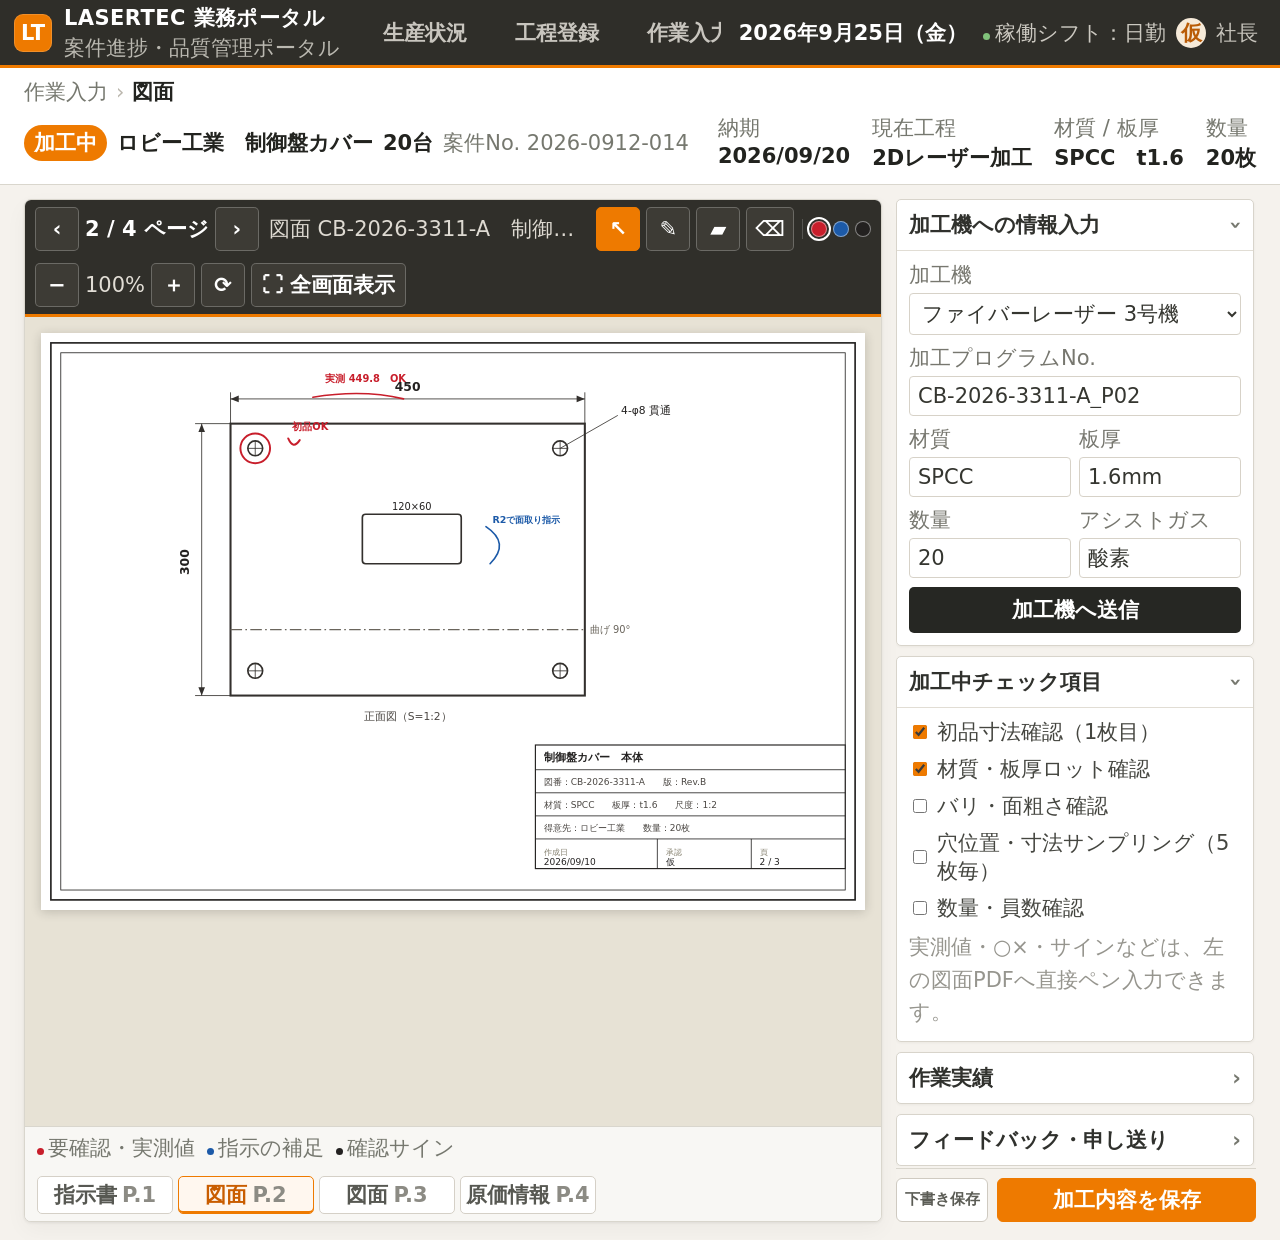
==== commit 1f7c515b: "Add files via upload" ====
--- a/process.html
+++ b/process.html
@@ -59,7 +59,7 @@
 <div class="drawing-toolbar">
 <div class="tool-group doc-nav">
 <button aria-label="前のページ" class="tool-btn square" id="prevPage" type="button">‹</button>
-<span class="doc-page"><b id="pageNow">2</b> / 3 ページ</span>
+<span class="doc-page"><b id="pageNow">2</b> / 4 ページ</span>
 <button aria-label="次のページ" class="tool-btn square" id="nextPage" type="button">›</button>
 <span class="doc-name" id="docName">図面 CB-2026-3311-A　制御盤カバー 本体図.pdf</span>
 </div>
@@ -144,6 +144,7 @@
 <button class="thumb" data-name="加工指示書 CB-2026-3311-A.pdf" data-page="1" type="button">指示書<span>P.1</span></button>
 <button class="thumb active" data-name="図面 CB-2026-3311-A　制御盤カバー 本体図.pdf" data-page="2" type="button">図面<span>P.2</span></button>
 <button class="thumb" data-name="図面 CB-2026-3311-A　曲げ詳細.pdf" data-page="3" type="button">図面<span>P.3</span></button>
+<button class="thumb" data-name="原価情報 CB-2026-3311-A.pdf" data-page="4" type="button">原価情報<span>P.4</span></button>
 </div>
 </div>
 </section>
@@ -308,7 +309,7 @@
       btn.classList.add('active');
       document.getElementById('pageNow').textContent = btn.dataset.page;
       document.getElementById('docName').textContent = btn.dataset.name;
-      notify(btn.dataset.page === '1' ? '加工指示書を表示しました。' : `図面 P.${btn.dataset.page} を表示しました。`);
+      notify(btn.dataset.page === '1' ? '加工指示書を表示しました。' : btn.dataset.page === '4' ? '原価情報 P.4 を表示しました。' : `図面 P.${btn.dataset.page} を表示しました。`);
     }
     pageButtons.forEach(btn => btn.addEventListener('click', () => selectPage(btn)));
     document.getElementById('prevPage').addEventListener('click', () => {
--- a/process.css
+++ b/process.css
@@ -90,7 +90,7 @@
 .drawing-svg,.drawing-canvas canvas{position:absolute;inset:0;width:100%;height:100%;display:block}.drawing-canvas canvas{touch-action:none;cursor:default}
 .drawing-footer{flex:0 0 auto;display:flex;align-items:center;justify-content:space-between;gap:14px;flex-wrap:wrap;padding:7px 12px;border-top:1px solid var(--line);background:var(--process-paper)}
 .pen-legend{display:flex;align-items:center;gap:12px;flex-wrap:wrap;color:var(--muted);font-size:21px}.pen-legend span{white-space:nowrap}.legend-swatch{display:inline-block;width:7px;height:7px;border-radius:50%;margin-right:4px}.legend-swatch.red{background:#c81e2b}.legend-swatch.blue{background:#1c5aa8}.legend-swatch.black{background:#232120}
-.drawing-thumbnails{display:flex;gap:5px}.thumb{display:flex;flex-direction:column;align-items:center;gap:1px;min-width:44px;padding:4px 8px;border:1px solid #d5d0c7;border-radius:5px;background:#fff;color:#575852;font-size:21px;font-weight:700}.thumb span{font-size:21px;color:#8c8b84}.thumb.active{border-color:var(--orange);background:#fff7ef;color:var(--orange-dark);box-shadow:inset 0 -2px 0 var(--orange)}
+.drawing-thumbnails{display:flex;gap:5px}.thumb{display:inline-flex;flex-direction:row;align-items:center;justify-content:center;gap:5px;width:136px;min-width:136px;padding:4px 8px;border:1px solid #d5d0c7;border-radius:5px;background:#fff;color:#575852;font-size:21px;font-weight:700;white-space:nowrap}.thumb span{display:inline;font-size:21px;color:#8c8b84;white-space:nowrap}.thumb.active{border-color:var(--orange);background:#fff7ef;color:var(--orange-dark);box-shadow:inset 0 -2px 0 var(--orange)}
 
 .side-panel{min-width:0;min-height:0;display:flex;flex-direction:column}.side-panel-inner{flex:1 1 auto;min-height:0;overflow-y:auto;display:flex;flex-direction:column;gap:10px;padding-right:2px}.side-section{background:#fff;border:1px solid #d8d4cb;border-radius:5px;box-shadow:0 1px 3px rgba(30,30,28,.05);overflow:hidden}.side-section summary{list-style:none;cursor:pointer;display:flex;align-items:center;justify-content:space-between;padding:11px 12px;font-size:21px;font-weight:800;color:#30312d;user-select:none}.side-section summary::-webkit-details-marker{display:none}.side-section summary::after{content:"›";font-size:21px;color:var(--muted);transition:.15s}.side-section[open] summary{border-bottom:1px solid #e1ddd4}.side-section[open] summary::after{transform:rotate(90deg)}.side-section-body{padding:10px 12px 12px}
 .field-row,.field-grid label{display:flex;flex-direction:column;gap:4px;font-size:21px;color:#77776f;margin-bottom:9px}.field-grid{display:grid;grid-template-columns:1fr 1fr;gap:0 8px}.side-section input,.side-section select,.side-section textarea{width:100%;border:1px solid #d7d2c8;border-radius:4px;background:#fff;color:#353630;padding:7px 8px;font-size:21px;outline:none}.side-section input:focus,.side-section select:focus,.side-section textarea:focus{border-color:var(--orange);box-shadow:0 0 0 2px rgba(238,122,0,.09)}.side-section textarea{resize:vertical;min-height:54px}
